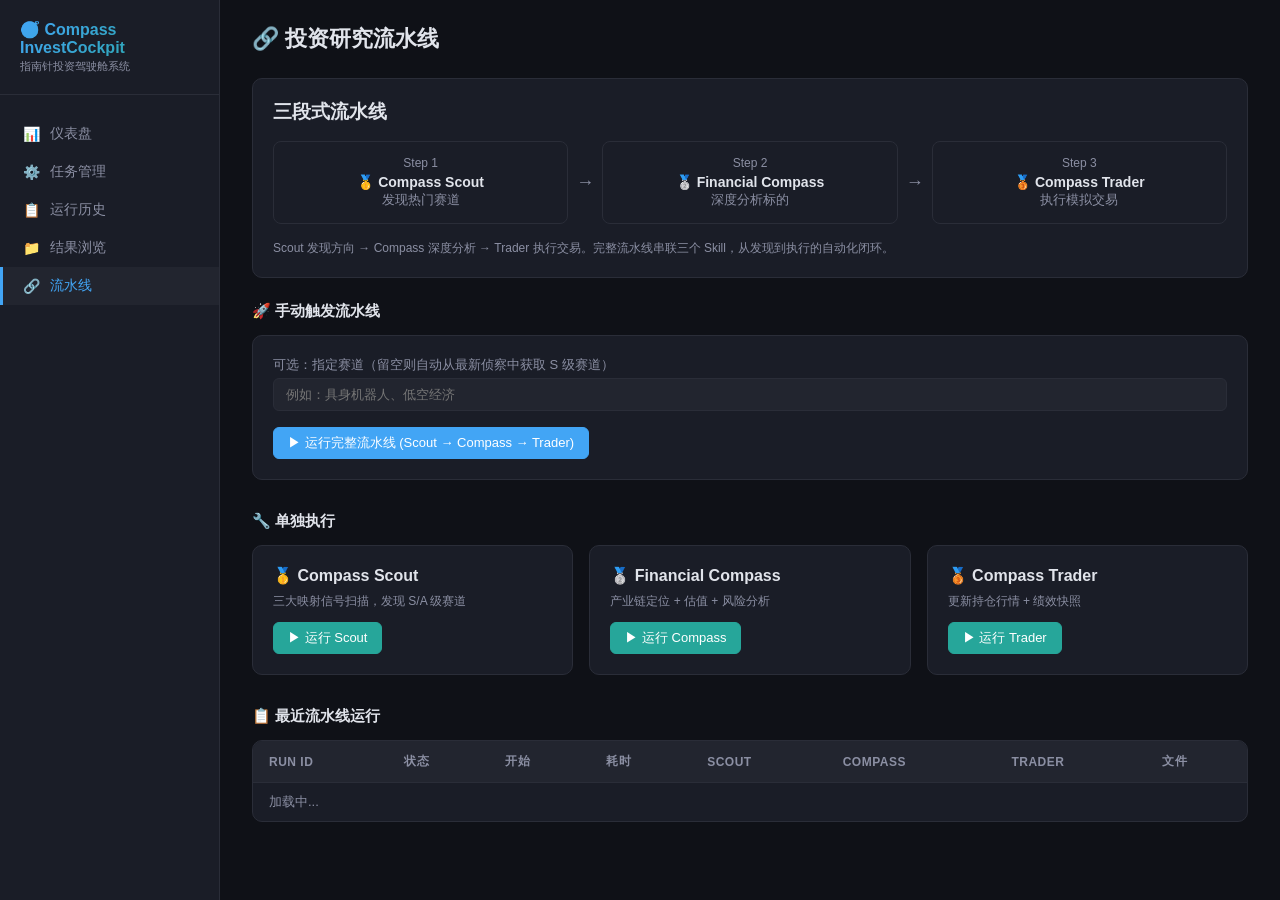
==== templates/pipeline.html @ 1f685e9c "Initial commit: Compass InvestCockpit · 指南针投资驾驶舱 三段式自动化投资研究系统： 🥇 Compass Scout  →  发现热门赛道 🥈 Financia" ====
<!DOCTYPE html>
<html lang="zh-CN">
<head>
<meta charset="UTF-8">
<meta name="viewport" content="width=device-width, initial-scale=1.0">
<title>流水线 · Compass InvestCockpit</title>
<link rel="stylesheet" href="/static/style.css">
</head>
<body>
<div class="app">
  <aside class="sidebar">
    <div class="sidebar-header"><h1>🧭 Compass InvestCockpit</h1><div class="subtitle">指南针投资驾驶舱系统</div></div>
    <nav class="sidebar-nav">
      <a href="/">📊 <span>仪表盘</span></a>
      <a href="/tasks">⚙️ <span>任务管理</span></a>
      <a href="/history">📋 <span>运行历史</span></a>
      <a href="/results">📁 <span>结果浏览</span></a>
      <a href="/pipeline" class="active">🔗 <span>流水线</span></a>
    </nav>
  </aside>
  <main class="main" id="main-content">
    <div class="page-header">
      <h2>🔗 投资研究流水线</h2>
    </div>

    <!-- 流水线图解 -->
    <div class="card" style="margin-bottom:24px">
      <h3 style="margin-bottom:16px">三段式流水线</h3>
      <div class="pipeline-steps" id="pipeline-viz">
        <div class="pipeline-step">
          <div class="step-name">Step 1</div>
          <div class="step-skill">🥇 Compass Scout</div>
          <small class="text-muted">发现热门赛道</small>
        </div>
        <div class="pipeline-arrow">→</div>
        <div class="pipeline-step">
          <div class="step-name">Step 2</div>
          <div class="step-skill">🥈 Financial Compass</div>
          <small class="text-muted">深度分析标的</small>
        </div>
        <div class="pipeline-arrow">→</div>
        <div class="pipeline-step">
          <div class="step-name">Step 3</div>
          <div class="step-skill">🥉 Compass Trader</div>
          <small class="text-muted">执行模拟交易</small>
        </div>
      </div>
      <p class="text-muted text-sm mt-16">
        Scout 发现方向 → Compass 深度分析 → Trader 执行交易。完整流水线串联三个 Skill，从发现到执行的自动化闭环。
      </p>
    </div>

    <!-- 手动触发 -->
    <div class="section">
      <div class="section-title">🚀 手动触发流水线</div>
      <div class="card">
        <div class="form-group">
          <label>可选：指定赛道（留空则自动从最新侦察中获取 S 级赛道）</label>
          <input class="form-input" id="pipeline-sector" placeholder="例如：具身机器人、低空经济">
        </div>
        <div style="margin-top:12px" class="flex-center gap-16">
          <button class="btn btn-primary" onclick="runFullPipeline()">▶ 运行完整流水线 (Scout → Compass → Trader)</button>
          <span id="pipeline-status"></span>
        </div>
      </div>
    </div>

    <!-- 单独执行 -->
    <div class="section">
      <div class="section-title">🔧 单独执行</div>
      <div class="flex-center gap-16">
        <div class="card" style="flex:1">
          <h4 style="margin-bottom:8px">🥇 Compass Scout</h4>
          <p class="text-muted text-sm" style="margin-bottom:12px">三大映射信号扫描，发现 S/A 级赛道</p>
          <button class="btn btn-success" onclick="runSingle('scout')">▶ 运行 Scout</button>
          <span id="scout-status"></span>
        </div>
        <div class="card" style="flex:1">
          <h4 style="margin-bottom:8px">🥈 Financial Compass</h4>
          <p class="text-muted text-sm" style="margin-bottom:12px">产业链定位 + 估值 + 风险分析</p>
          <button class="btn btn-success" onclick="runSingle('compass')">▶ 运行 Compass</button>
          <span id="compass-status"></span>
        </div>
        <div class="card" style="flex:1">
          <h4 style="margin-bottom:8px">🥉 Compass Trader</h4>
          <p class="text-muted text-sm" style="margin-bottom:12px">更新持仓行情 + 绩效快照</p>
          <button class="btn btn-success" onclick="runSingle('trader')">▶ 运行 Trader</button>
          <span id="trader-status"></span>
        </div>
      </div>
    </div>

    <!-- 最近流水线运行 -->
    <div class="section">
      <div class="section-title">📋 最近流水线运行</div>
      <div class="table-container">
        <table>
          <thead><tr><th>Run ID</th><th>状态</th><th>开始</th><th>耗时</th><th>Scout</th><th>Compass</th><th>Trader</th><th>文件</th></tr></thead>
          <tbody id="pipeline-runs"><tr><td colspan="8" class="text-muted">加载中...</td></tr></tbody>
        </table>
      </div>
    </div>
  </main>
</div>

<script>
async function loadPipeline() {
  try {
    const resp = await fetch('/api/history');
    const runs = await resp.json();
    document.getElementById('pipeline-runs').innerHTML = runs.map(r => {
      const scoutExec = r.executions?.find(e => e.skill_name === 'compass-scout');
      const compassExec = r.executions?.find(e => e.skill_name === 'financial-compass');
      const traderExec = r.executions?.find(e => e.skill_name === 'compass-trader');
      return `
        <tr>
          <td><code>${r.id}</code></td>
          <td><span class="status-badge ${r.status}">${r.status}</span></td>
          <td class="text-sm">${r.started_at ? new Date(r.started_at).toLocaleString('zh-CN') : '-'}</td>
          <td>${r.duration_seconds ? Math.round(r.duration_seconds) + 's' : '-'}</td>
          <td>${scoutExec ? `<span class="status-badge ${scoutExec.status}">${scoutExec.duration_seconds ? Math.round(scoutExec.duration_seconds)+'s' : scoutExec.status}</span>` : '-'}</td>
          <td>${compassExec ? `<span class="status-badge ${compassExec.status}">${compassExec.duration_seconds ? Math.round(compassExec.duration_seconds)+'s' : compassExec.status}</span>` : '-'}</td>
          <td>${traderExec ? `<span class="status-badge ${traderExec.status}">${traderExec.duration_seconds ? Math.round(traderExec.duration_seconds)+'s' : traderExec.status}</span>` : '-'}</td>
          <td class="text-sm">${(r.output_files || []).length} 个</td>
        </tr>
      `;
    }).join('') || '<tr><td colspan="8" class="text-muted">暂无记录</td></tr>';
  } catch(e) { console.error(e); }
}

async function runFullPipeline() {
  const s = document.getElementById('pipeline-status');
  const sector = document.getElementById('pipeline-sector').value;
  s.innerHTML = '<span class="spinner"></span> 流水线运行中...';
  try {
    const form = new FormData();
    if (sector) form.append('sector', sector);
    const resp = await fetch('/api/pipeline/run', { method: 'POST', body: form });
    const data = await resp.json();
    s.innerHTML = `<span class="text-${data.status === 'success' ? 'green' : 'red'}">${data.status}: ${data.summary || ''}</span>`;
    loadPipeline();
  } catch(e) {
    s.innerHTML = `<span class="text-red">错误: ${e.message}</span>`;
  }
}

async function runSingle(type) {
  const el = document.getElementById(type + '-status');
  el.innerHTML = '<span class="spinner"></span>';
  try {
    const resp = await fetch('/api/pipeline/' + type, { method: 'POST' });
    const data = await resp.json();
    el.innerHTML = `<span class="text-${data.result?.success ? 'green' : 'red'}">${data.result?.success ? '✅' : '❌'}</span>`;
    loadPipeline();
  } catch(e) {
    el.innerHTML = `<span class="text-red">❌</span>`;
  }
}

document.querySelectorAll('.sidebar-nav a').forEach(a => {
  a.addEventListener('click', ev => {
    ev.preventDefault();
    history.pushState(null, '', a.href);
    location.href = a.href;
  });
});

loadPipeline();
</script>
</body>
</html>
---- static/style.css ----
/* Compass InvestCockpit Styles */
:root {
  --bg: #0f1117;
  --surface: #1a1d27;
  --surface2: #22252f;
  --border: #2a2d38;
  --text: #e1e4eb;
  --text2: #8b8fa3;
  --green: #26a69a;
  --red: #ef5350;
  --blue: #42a5f5;
  --orange: #ff9800;
  --yellow: #fdd835;
  --purple: #ab47bc;
}

* { margin:0; padding:0; box-sizing:border-box; }

body {
  font-family: -apple-system, BlinkMacSystemFont, "Segoe UI", Roboto, sans-serif;
  background: var(--bg);
  color: var(--text);
  min-height: 100vh;
}

/* Layout */
.app { display:flex; min-height:100vh; }

.sidebar {
  width: 220px;
  background: var(--surface);
  border-right: 1px solid var(--border);
  padding: 20px 0;
  position: fixed;
  top: 0;
  left: 0;
  bottom: 0;
  z-index: 100;
}

.sidebar-header {
  padding: 0 20px 20px;
  border-bottom: 1px solid var(--border);
  margin-bottom: 12px;
}

.sidebar-header h1 {
  font-size: 16px;
  font-weight: 700;
  background: linear-gradient(135deg, var(--blue), var(--green));
  -webkit-background-clip: text;
  -webkit-text-fill-color: transparent;
}

.sidebar-header .subtitle {
  font-size: 11px;
  color: var(--text2);
  margin-top: 2px;
}

.sidebar-nav { padding: 8px 0; }

.sidebar-nav a {
  display: flex;
  align-items: center;
  gap: 10px;
  padding: 10px 20px;
  color: var(--text2);
  text-decoration: none;
  font-size: 14px;
  transition: all .15s;
  border-left: 3px solid transparent;
}

.sidebar-nav a:hover {
  background: var(--surface2);
  color: var(--text);
}

.sidebar-nav a.active {
  background: var(--surface2);
  color: var(--blue);
  border-left-color: var(--blue);
}

.sidebar-nav a .icon { font-size: 18px; width: 24px; text-align:center; }

.main {
  margin-left: 220px;
  flex: 1;
  padding: 24px 32px;
}

/* Header */
.page-header {
  display: flex;
  justify-content: space-between;
  align-items: center;
  margin-bottom: 24px;
}

.page-header h2 {
  font-size: 22px;
  font-weight: 600;
}

.status-badge {
  display: inline-flex;
  align-items: center;
  gap: 6px;
  padding: 4px 12px;
  border-radius: 20px;
  font-size: 12px;
  font-weight: 500;
}

.status-badge.running { background: rgba(66,165,245,.15); color: var(--blue); }
.status-badge.success { background: rgba(38,166,154,.15); color: var(--green); }
.status-badge.failed  { background: rgba(239,83,80,.15); color: var(--red); }
.status-badge.pending { background: rgba(139,143,163,.15); color: var(--text2); }
.status-badge.partial { background: rgba(255,152,0,.15); color: var(--orange); }

/* Cards */
.cards { display:grid; grid-template-columns: repeat(auto-fit, minmax(200px,1fr)); gap:16px; margin-bottom:24px; }

.card {
  background: var(--surface);
  border: 1px solid var(--border);
  border-radius: 10px;
  padding: 20px;
}

.card .card-label {
  font-size: 12px;
  color: var(--text2);
  text-transform: uppercase;
  letter-spacing: .5px;
  margin-bottom: 6px;
}

.card .card-value {
  font-size: 28px;
  font-weight: 700;
}

.card .card-sub {
  font-size: 12px;
  color: var(--text2);
  margin-top: 4px;
}

/* Tables */
.table-container {
  background: var(--surface);
  border: 1px solid var(--border);
  border-radius: 10px;
  overflow: hidden;
}

table {
  width: 100%;
  border-collapse: collapse;
}

th {
  text-align: left;
  padding: 12px 16px;
  font-size: 12px;
  font-weight: 600;
  color: var(--text2);
  text-transform: uppercase;
  letter-spacing: .5px;
  border-bottom: 1px solid var(--border);
  background: var(--surface2);
}

td {
  padding: 10px 16px;
  font-size: 13px;
  border-bottom: 1px solid var(--border);
}

tr:last-child td { border-bottom: none; }

tr:hover { background: var(--surface2); }

/* Buttons */
.btn {
  padding: 6px 14px;
  border: 1px solid var(--border);
  border-radius: 6px;
  font-size: 13px;
  cursor: pointer;
  transition: all .15s;
  background: var(--surface2);
  color: var(--text);
  display: inline-flex;
  align-items: center;
  gap: 4px;
}

.btn:hover { background: var(--border); }

.btn-primary { background: var(--blue); border-color: var(--blue); color: #fff; }
.btn-primary:hover { opacity: .85; }

.btn-success { background: var(--green); border-color: var(--green); color: #fff; }
.btn-success:hover { opacity: .85; }

.btn-danger { background: var(--red); border-color: var(--red); color: #fff; }
.btn-danger:hover { opacity: .85; }

.btn-sm { padding: 3px 10px; font-size: 12px; }

/* Toggle */
.toggle {
  width: 40px; height: 22px;
  border-radius: 11px;
  background: var(--border);
  cursor: pointer;
  position: relative;
  transition: .2s;
  display: inline-block;
}

.toggle.on { background: var(--green); }

.toggle::after {
  content: '';
  width: 18px; height: 18px;
  border-radius: 9px;
  background: #fff;
  position: absolute;
  top: 2px; left: 2px;
  transition: .2s;
}

.toggle.on::after { left: 20px; }

/* Sections */
.section { margin-bottom: 32px; }

.section-title {
  font-size: 15px;
  font-weight: 600;
  margin-bottom: 14px;
  display: flex;
  align-items: center;
  gap: 8px;
}

/* Pipeline visualization */
.pipeline-steps {
  display: flex;
  gap: 8px;
  align-items: center;
  margin: 16px 0;
}

.pipeline-step {
  flex: 1;
  padding: 14px;
  border-radius: 8px;
  text-align: center;
  background: var(--surface);
  border: 1px solid var(--border);
}

.pipeline-step .step-name {
  font-size: 12px;
  color: var(--text2);
  margin-bottom: 4px;
}

.pipeline-step .step-skill {
  font-size: 14px;
  font-weight: 600;
}

.pipeline-arrow {
  font-size: 18px;
  color: var(--text2);
}

.pipeline-step.done { border-color: var(--green); }
.pipeline-step.failed { border-color: var(--red); }
.pipeline-step.running { border-color: var(--blue); animation: pulse 1.5s infinite; }

@keyframes pulse {
  0%,100% { opacity: 1; }
  50% { opacity: .6; }
}

/* Markdown content */
.md-content {
  background: var(--surface);
  border: 1px solid var(--border);
  border-radius: 10px;
  padding: 24px;
  max-height: 600px;
  overflow-y: auto;
  font-size: 14px;
  line-height: 1.7;
}

.md-content h1 { font-size: 18px; margin: 16px 0 8px; }
.md-content h2 { font-size: 16px; margin: 14px 0 6px; }
.md-content h3 { font-size: 14px; margin: 12px 0 4px; }
.md-content table { margin: 12px 0; }
.md-content td, .md-content th { padding: 6px 12px; font-size: 12px; }
.md-content code { background: var(--surface2); padding: 2px 6px; border-radius: 3px; font-size: 12px; }
.md-content pre { background: var(--surface2); padding: 12px; border-radius: 6px; overflow-x: auto; }
.md-content hr { border: none; border-top: 1px solid var(--border); margin: 16px 0; }
.md-content blockquote {
  border-left: 3px solid var(--blue);
  padding-left: 12px;
  color: var(--text2);
  margin: 12px 0;
}

/* Forms */
.form-group { margin-bottom: 16px; }
.form-group label { display: block; font-size: 13px; font-weight: 500; margin-bottom: 4px; color: var(--text2); }
.form-input {
  width: 100%; padding: 8px 12px;
  background: var(--surface2);
  border: 1px solid var(--border);
  border-radius: 6px;
  color: var(--text);
  font-size: 13px;
}
.form-input:focus { outline: none; border-color: var(--blue); }

/* Modal */
.modal-overlay {
  display: none;
  position: fixed; top:0; left:0; right:0; bottom:0;
  background: rgba(0,0,0,.6);
  z-index: 200;
  align-items: center; justify-content: center;
}

.modal-overlay.show { display: flex; }

.modal {
  background: var(--surface);
  border: 1px solid var(--border);
  border-radius: 12px;
  padding: 24px;
  max-width: 800px;
  width: 90%;
  max-height: 80vh;
  overflow-y: auto;
}

.modal-header {
  display: flex;
  justify-content: space-between;
  align-items: center;
  margin-bottom: 16px;
  padding-bottom: 12px;
  border-bottom: 1px solid var(--border);
}

.modal-close {
  background: none; border: none;
  color: var(--text2);
  font-size: 20px;
  cursor: pointer;
}

/* Tabs */
.tabs { display:flex; gap:4px; margin-bottom:20px; }
.tab {
  padding: 8px 16px;
  border-radius: 6px;
  font-size: 13px;
  cursor: pointer;
  color: var(--text2);
  background: transparent;
  border: none;
}
.tab:hover { background: var(--surface2); }
.tab.active { background: var(--surface2); color: var(--blue); }

/* Calendar */
.calendar-grid {
  display: grid;
  grid-template-columns: repeat(7, 1fr);
  gap: 4px;
}

.calendar-day {
  padding: 8px;
  border-radius: 6px;
  text-align: center;
  font-size: 12px;
  background: var(--surface);
  border: 1px solid var(--border);
}

.calendar-day.trading { background: rgba(38,166,154,.12); border-color: var(--green); }
.calendar-day.weekend { background: rgba(239,83,80,.06); opacity: .5; }
.calendar-day.today { border: 2px solid var(--blue); }
.calendar-day.header { font-weight: 600; color: var(--text2); font-size: 11px; background: transparent; border: none; }

/* Responsive */
@media (max-width: 768px) {
  .sidebar { width: 60px; }
  .sidebar-nav a span { display: none; }
  .sidebar-header { display: none; }
  .main { margin-left: 60px; padding: 16px; }
  .cards { grid-template-columns: repeat(2, 1fr); }
}

/* Loading spinner */
.spinner {
  display: inline-block;
  width: 16px; height: 16px;
  border: 2px solid var(--border);
  border-top-color: var(--blue);
  border-radius: 50%;
  animation: spin .6s linear infinite;
}

@keyframes spin { to { transform: rotate(360deg); } }

/* Utility */
.flex-center { display:flex; align-items:center; gap:8px; }
.gap-16 { gap: 16px; }
.mt-16 { margin-top: 16px; }
.mb-16 { margin-bottom: 16px; }
.text-sm { font-size: 12px; }
.text-green { color: var(--green); }
.text-red { color: var(--red); }
.text-blue { color: var(--blue); }
.text-orange { color: var(--orange); }
.text-muted { color: var(--text2); }
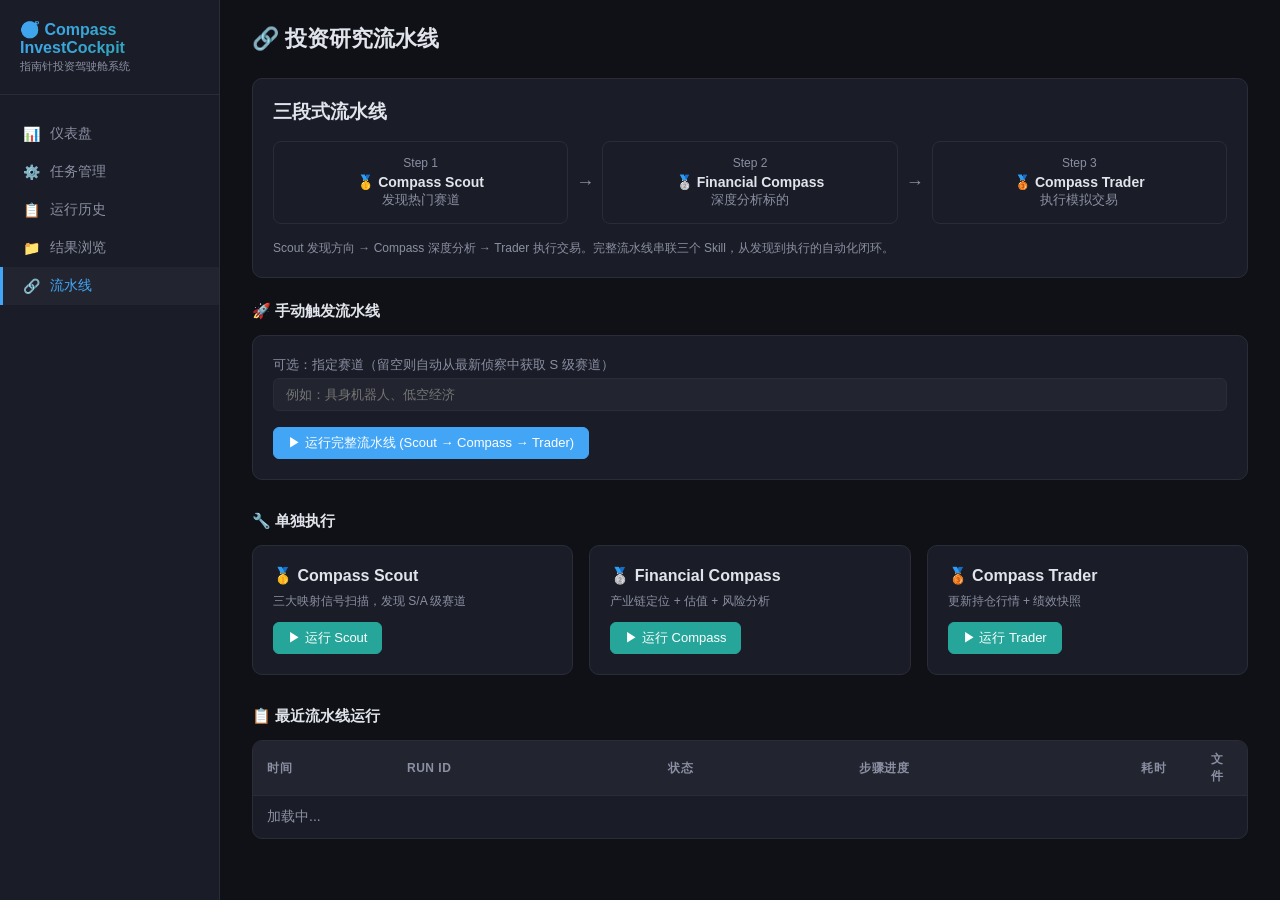
==== commit e13c7e47: "fix: 时区修正为东8区 + 文件名唯一性防覆盖 - config.py: 新增 ZoneInfo('Asia/Shanghai') 及 now() 辅助函数 - models.py/pipelin" ====
--- a/templates/pipeline.html
+++ b/templates/pipeline.html
@@ -90,13 +90,21 @@
       </div>
     </div>
 
+    <!-- 实时输出（运行中时显示） -->
+    <div class="section" id="live-output-section" style="display:none">
+      <div class="section-title">📡 实时输出 <span id="live-output-label" class="text-sm text-muted"></span></div>
+      <div class="card">
+        <pre id="live-output" style="max-height:400px;overflow-y:auto;font-size:13px;line-height:1.5;white-space:pre-wrap;word-break:break-all;background:var(--bg);padding:16px;border-radius:6px;margin:0"></pre>
+      </div>
+    </div>
+
     <!-- 最近流水线运行 -->
     <div class="section">
       <div class="section-title">📋 最近流水线运行</div>
-      <div class="table-container">
-        <table>
-          <thead><tr><th>Run ID</th><th>状态</th><th>开始</th><th>耗时</th><th>Scout</th><th>Compass</th><th>Trader</th><th>文件</th></tr></thead>
-          <tbody id="pipeline-runs"><tr><td colspan="8" class="text-muted">加载中...</td></tr></tbody>
+      <div class="table-container" style="overflow-x:auto">
+        <table class="pipeline-table">
+          <thead><tr><th style="width:140px">时间</th><th>Run ID</th><th>状态</th><th>步骤进度</th><th style="width:70px">耗时</th><th style="width:50px">文件</th></tr></thead>
+          <tbody id="pipeline-runs"><tr><td colspan="6" class="text-muted">加载中...</td></tr></tbody>
         </table>
       </div>
     </div>
@@ -104,41 +112,198 @@
 </div>
 
 <script>
+// ── 活跃的轮询跟踪 ──────────────────────────────
+let activePolls = {};
+
+function stopPoll(runId) {
+  if (activePolls[runId]) {
+    clearInterval(activePolls[runId]);
+    delete activePolls[runId];
+  }
+}
+
+async function pollRun(runId, statusEl, label) {
+  const POLL_INTERVAL = 2000;  // 2 秒轮询
+  const MAX_POLL_TIME = 60 * 60 * 1000;  // 最长 60 分钟
+  const startTime = Date.now();
+
+  stopPoll(runId);
+  activePolls[runId] = setInterval(async () => {
+    try {
+      const resp = await fetch(`/api/history/${runId}`);
+      if (!resp.ok) throw new Error('HTTP ' + resp.status);
+      const run = await resp.json();
+
+      // 更新流水线可视化状态
+      updatePipelineViz(run);
+
+      // 更新状态指示
+      const statusText = { running: '⏳', success: '✅', failed: '❌', partial: '⚠️' };
+      const icon = statusText[run.status] || '🔄';
+      statusEl.innerHTML = `${icon} ${run.status} (${runId.substring(0,8)}...)`;
+
+      // 实时输出 — 取最新 execution 的 output_text
+      if (run.executions && run.executions.length > 0) {
+        const latestExec = run.executions[run.executions.length - 1];
+        // 如果至少一个 execution 有 output_text，显示面板
+        const anyOutput = run.executions.some(e => e.output_text && e.output_text.length > 0);
+        if (anyOutput) {
+          document.getElementById('live-output-section').style.display = '';
+          document.getElementById('live-output-label').textContent =
+            `${latestExec.skill_name} · ${latestExec.status}`;
+          const outEl = document.getElementById('live-output');
+          // 显示当前运行中 execution 的输出
+          const runningExec = run.executions.find(e => e.status === 'running') || latestExec;
+          if (runningExec.output_text) {
+            outEl.textContent = runningExec.output_text;
+            outEl.scrollTop = outEl.scrollHeight;
+          }
+        }
+      }
+
+      // 完成或失败时停止轮询
+      if (run.status === 'success' || run.status === 'failed' || run.status === 'partial') {
+        stopPoll(runId);
+        statusEl.innerHTML = `${icon} ${run.status} · ${run.duration_seconds ? Math.round(run.duration_seconds) + 's' : ''}`;
+        loadPipeline();
+        resetPipelineViz();
+        // 完成后 10 秒隐藏实时输出
+        setTimeout(() => {
+          document.getElementById('live-output-section').style.display = 'none';
+        }, 10000);
+      }
+
+      // 超时保护
+      if (Date.now() - startTime > MAX_POLL_TIME) {
+        stopPoll(runId);
+        statusEl.innerHTML = `⏰ 超时 · 请查看 <a href="/history">运行历史</a>`;
+        loadPipeline();
+      }
+    } catch (e) {
+      console.error('Poll error:', e);
+    }
+  }, POLL_INTERVAL);
+}
+
+function updatePipelineViz(run) {
+  // 高亮流水线步骤状态
+  const steps = document.querySelectorAll('#pipeline-viz .pipeline-step');
+  const skillMap = { 'compass-scout': 0, 'financial-compass': 1, 'compass-trader': 2 };
+  const statusClass = { running: 'running', success: 'success', failed: 'failed', pending: '' };
+
+  if (run.executions) {
+    run.executions.forEach(e => {
+      const idx = skillMap[e.skill_name];
+      if (idx !== undefined && steps[idx]) {
+        steps[idx].classList.add(statusClass[e.status] || 'running');
+        const small = steps[idx].querySelector('small');
+        if (small) small.textContent = e.status === 'running' ? '执行中...' :
+          e.status === 'success' ? `✅ ${Math.round(e.duration_seconds || 0)}s` :
+          e.status === 'failed' ? '❌ 失败' : e.status;
+      }
+    });
+  }
+
+  if (run.status === 'running') {
+    const runningExec = (run.executions || []).find(e => e.status === 'running');
+    if (runningExec) {
+      const idx = skillMap[runningExec.skill_name];
+      if (idx !== undefined && steps[idx]) {
+        steps[idx].classList.add('active');
+      }
+    }
+  }
+}
+
+function resetPipelineViz() {
+  document.querySelectorAll('#pipeline-viz .pipeline-step').forEach(s => {
+    s.classList.remove('running', 'success', 'failed', 'active');
+    const small = s.querySelector('small');
+    if (small) {
+      const origText = small.getAttribute('data-original');
+      if (origText) small.textContent = origText;
+    }
+  });
+}
+
+// 保存原始文本
+document.addEventListener('DOMContentLoaded', () => {
+  document.querySelectorAll('#pipeline-viz .pipeline-step small').forEach(s => {
+    s.setAttribute('data-original', s.textContent);
+  });
+});
+
+// ── 加载历史列表 ────────────────────────────────
+function formatTime(iso) {
+  if (!iso) return '-';
+  const d = new Date(iso);
+  const pad = n => String(n).padStart(2, '0');
+  return `${pad(d.getMonth()+1)}/${pad(d.getDate())} ${pad(d.getHours())}:${pad(d.getMinutes())}`;
+}
+
+function stepBadge(exec, label) {
+  if (!exec) return '<span class="step-dot pending"></span>';
+  const cls = exec.status;  // running | success | failed
+  const icon = { running: '◌', success: '●', failed: '✕' }[cls] || '○';
+  const tip = `${label}: ${exec.status}` + (exec.duration_seconds ? ` ${Math.round(exec.duration_seconds)}s` : '');
+  return `<span class="step-dot ${cls}" title="${tip}">${icon}</span>`;
+}
+
 async function loadPipeline() {
   try {
     const resp = await fetch('/api/history');
     const runs = await resp.json();
-    document.getElementById('pipeline-runs').innerHTML = runs.map(r => {
-      const scoutExec = r.executions?.find(e => e.skill_name === 'compass-scout');
-      const compassExec = r.executions?.find(e => e.skill_name === 'financial-compass');
-      const traderExec = r.executions?.find(e => e.skill_name === 'compass-trader');
+    document.getElementById('pipeline-runs').innerHTML = runs.map((r, i) => {
+      const s = r.executions?.find(e => e.skill_name === 'compass-scout');
+      const c = r.executions?.find(e => e.skill_name === 'financial-compass');
+      const t = r.executions?.find(e => e.skill_name === 'compass-trader');
+
+      const isRunning = r.status === 'running';
+      const dur = r.duration_seconds ? Math.round(r.duration_seconds) + 's' : (isRunning ? '⏳' : '-');
+      const rowClass = isRunning ? 'row-running' : (i % 2 === 0 ? '' : 'row-alt');
+      const statusCN = { running: '运行中', success: '成功', failed: '失败', partial: '部分', pending: '等待' };
+
       return `
-        <tr>
-          <td><code>${r.id}</code></td>
-          <td><span class="status-badge ${r.status}">${r.status}</span></td>
-          <td class="text-sm">${r.started_at ? new Date(r.started_at).toLocaleString('zh-CN') : '-'}</td>
-          <td>${r.duration_seconds ? Math.round(r.duration_seconds) + 's' : '-'}</td>
-          <td>${scoutExec ? `<span class="status-badge ${scoutExec.status}">${scoutExec.duration_seconds ? Math.round(scoutExec.duration_seconds)+'s' : scoutExec.status}</span>` : '-'}</td>
-          <td>${compassExec ? `<span class="status-badge ${compassExec.status}">${compassExec.duration_seconds ? Math.round(compassExec.duration_seconds)+'s' : compassExec.status}</span>` : '-'}</td>
-          <td>${traderExec ? `<span class="status-badge ${traderExec.status}">${traderExec.duration_seconds ? Math.round(traderExec.duration_seconds)+'s' : traderExec.status}</span>` : '-'}</td>
-          <td class="text-sm">${(r.output_files || []).length} 个</td>
+        <tr class="${rowClass}">
+          <td class="text-sm text-muted">${formatTime(r.started_at)}</td>
+          <td><code class="run-id">${r.id.substring(0,8)}</code></td>
+          <td><span class="status-badge ${r.status}">${isRunning ? '⏳' : ''} ${statusCN[r.status] || r.status}</span></td>
+          <td class="steps-cell">
+            ${stepBadge(s, 'Scout')} ${stepBadge(c, 'Compass')} ${stepBadge(t, 'Trader')}
+          </td>
+          <td class="text-sm">${dur}</td>
+          <td class="text-sm text-muted">${(r.output_files || []).length || 0}</td>
         </tr>
       `;
-    }).join('') || '<tr><td colspan="8" class="text-muted">暂无记录</td></tr>';
+    }).join('') || '<tr><td colspan="6" class="text-muted">暂无记录</td></tr>';
+
+    // 自动轮询所有 running 状态的任务
+    runs.filter(r => r.status === 'running').forEach(r => {
+      if (!activePolls[r.id]) {
+        const statusEl = document.getElementById('pipeline-status');
+        pollRun(r.id, statusEl, 'auto');
+      }
+    });
   } catch(e) { console.error(e); }
 }
 
+// ── 触发流水线（fire-and-poll）──────────────────
 async function runFullPipeline() {
   const s = document.getElementById('pipeline-status');
   const sector = document.getElementById('pipeline-sector').value;
-  s.innerHTML = '<span class="spinner"></span> 流水线运行中...';
   try {
     const form = new FormData();
     if (sector) form.append('sector', sector);
     const resp = await fetch('/api/pipeline/run', { method: 'POST', body: form });
     const data = await resp.json();
-    s.innerHTML = `<span class="text-${data.status === 'success' ? 'green' : 'red'}">${data.status}: ${data.summary || ''}</span>`;
-    loadPipeline();
+
+    if (data.status === 'accepted') {
+      s.innerHTML = `<span style="color:var(--primary)">🚀 已触发 · ${data.run_id.substring(0,8)}...</span>`;
+      pollRun(data.run_id, s, 'pipeline');
+      loadPipeline();
+    } else {
+      s.innerHTML = `<span class="text-red">错误: ${JSON.stringify(data)}</span>`;
+    }
   } catch(e) {
     s.innerHTML = `<span class="text-red">错误: ${e.message}</span>`;
   }
@@ -146,17 +311,23 @@
 
 async function runSingle(type) {
   const el = document.getElementById(type + '-status');
-  el.innerHTML = '<span class="spinner"></span>';
   try {
     const resp = await fetch('/api/pipeline/' + type, { method: 'POST' });
     const data = await resp.json();
-    el.innerHTML = `<span class="text-${data.result?.success ? 'green' : 'red'}">${data.result?.success ? '✅' : '❌'}</span>`;
-    loadPipeline();
+
+    if (data.status === 'accepted') {
+      el.innerHTML = `<span style="color:var(--primary)">🚀 已触发</span>`;
+      pollRun(data.run_id, el, type);
+      loadPipeline();
+    } else {
+      el.innerHTML = `<span class="text-red">❌ 失败</span>`;
+    }
   } catch(e) {
     el.innerHTML = `<span class="text-red">❌</span>`;
   }
 }
 
+// ── 导航 ────────────────────────────────────────
 document.querySelectorAll('.sidebar-nav a').forEach(a => {
   a.addEventListener('click', ev => {
     ev.preventDefault();
@@ -166,6 +337,8 @@
 });
 
 loadPipeline();
+// 每 10 秒自动刷新列表（不覆盖已有的轮询）
+setInterval(loadPipeline, 10000);
 </script>
 </body>
 </html>
--- a/static/style.css
+++ b/static/style.css
@@ -12,6 +12,8 @@
   --orange: #ff9800;
   --yellow: #fdd835;
   --purple: #ab47bc;
+  --primary: #42a5f5;
+  --highlight-bg: #fff8e1;
 }
 
 * { margin:0; padding:0; box-sizing:border-box; }
@@ -283,8 +285,35 @@
 }
 
 .pipeline-step.done { border-color: var(--green); }
+.pipeline-step.success { border-color: var(--green); background: rgba(38,166,154,.08); }
 .pipeline-step.failed { border-color: var(--red); }
 .pipeline-step.running { border-color: var(--blue); animation: pulse 1.5s infinite; }
+.pipeline-step.active { border-color: var(--blue); background: rgba(66,165,245,.08); }
+
+/* Pipeline table — 流水线运行列表 */
+.pipeline-table { min-width: 600px; }
+.pipeline-table td { padding: 12px 14px; font-size: 14px; vertical-align: middle; }
+.pipeline-table th { padding: 10px 14px; }
+
+.run-id { font-size: 13px; color: var(--blue); }
+
+.steps-cell { display: flex; gap: 10px; align-items: center; }
+
+.step-dot {
+  display: inline-block;
+  width: 18px; height: 18px;
+  line-height: 18px;
+  text-align: center;
+  border-radius: 50%;
+  font-size: 11px;
+}
+.step-dot.pending  { color: var(--text2); background: rgba(139,143,163,.15); }
+.step-dot.running  { color: var(--blue); background: rgba(66,165,245,.20); animation: pulse 1s infinite; }
+.step-dot.success  { color: var(--green); background: rgba(38,166,154,.20); }
+.step-dot.failed   { color: var(--red); background: rgba(239,83,80,.20); }
+
+.row-running { background: rgba(66,165,245,.06); }
+.row-alt { background: rgba(255,255,255,.02); }
 
 @keyframes pulse {
   0%,100% { opacity: 1; }
